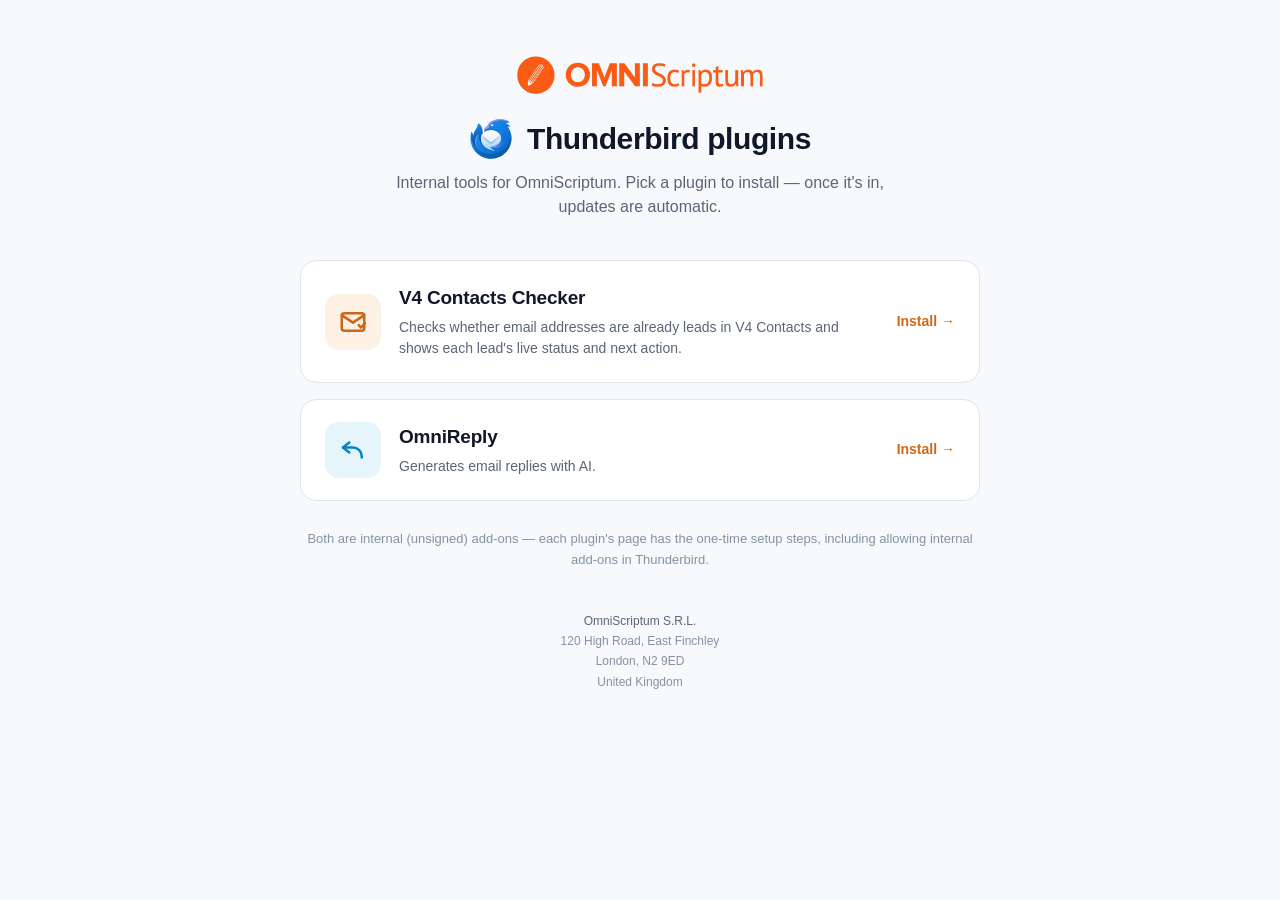
==== index.html @ dea4da93 "Hub: add Thunderbird favicon (root favicon.ico + svg/png links)" ====
<!doctype html>
<html lang="en">
<head>
  <meta charset="utf-8">
  <meta name="viewport" content="width=device-width, initial-scale=1">
  <title>Thunderbird plugins — OmniScriptum</title>
  <link rel="icon" type="image/svg+xml" href="thunderbird-logo.svg">
  <link rel="icon" type="image/png" sizes="32x32" href="favicon-32.png">
  <link rel="icon" href="favicon.ico" sizes="any">
  <style>
    :root {
      --ink-900:#0f1729; --ink-700:#2b3547; --ink-500:#5a6578; --ink-400:#8592a6;
      --ink-200:#dfe4ec; --ink-100:#eef1f6; --ink-50:#f7f9fc; --surface:#fff;
      --brand-500:#e7741b; --brand-600:#cf6516; --brand-100:#fdf1e6;
      --blue-500:#0ea5e9; --blue-100:#e6f4fc;
    }
    * { box-sizing:border-box; }
    body {
      margin:0; font-family:-apple-system,BlinkMacSystemFont,"Segoe UI",Inter,sans-serif;
      color:var(--ink-900); background:var(--ink-50); line-height:1.55;
      -webkit-font-smoothing:antialiased;
    }
    .wrap { max-width:720px; margin:0 auto; padding:56px 20px 64px; }
    header { text-align:center; margin-bottom:40px; }
    .brand { display:block; height:38px; width:auto; margin:0 auto 22px; }
    .title-lockup { display:flex; align-items:center; justify-content:center; gap:14px; margin-bottom:8px; }
    .tb-logo { width:44px; height:44px; flex:0 0 auto; }
    .title-lockup h1 { margin:0; }
    h1 { font-size:30px; margin:0 0 8px; letter-spacing:-0.4px; }
    .sub { color:var(--ink-500); font-size:16px; margin:0 auto; max-width:520px; }

    .card {
      display:flex; align-items:center; gap:18px; text-decoration:none; color:inherit;
      background:var(--surface); border:1px solid var(--ink-200); border-radius:16px;
      padding:22px 24px; margin-bottom:16px; transition:border-color .15s, transform .05s;
    }
    .card:hover { border-color:var(--ink-400); }
    .card:active { transform:scale(.995); }
    .tile {
      flex:0 0 auto; width:56px; height:56px; border-radius:14px;
      display:flex; align-items:center; justify-content:center;
    }
    .tile svg { width:30px; height:30px; }
    .tile.v4 { background:var(--brand-100); }
    .tile.or { background:var(--blue-100); }
    .card-text { flex:1; min-width:0; }
    .card-text h2 { margin:0; font-size:19px; letter-spacing:-0.2px; }
    .card-text p { margin:4px 0 0; color:var(--ink-500); font-size:14px; }
    .go {
      flex:0 0 auto; display:inline-flex; align-items:center; gap:6px;
      color:var(--brand-600); font-weight:600; font-size:14px; white-space:nowrap;
    }
    .note {
      margin-top:28px; font-size:13px; color:var(--ink-400); text-align:center; line-height:1.6;
    }
    footer { margin-top:40px; text-align:center; color:var(--ink-400); font-size:12px; line-height:1.7; }
    footer .org { color:var(--ink-500); font-weight:500; }
  </style>
</head>
<body>
  <div class="wrap">
    <header>
      <img class="brand" src="omniscriptum-logo.png" alt="OmniScriptum">
      <div class="title-lockup">
        <img class="tb-logo" src="thunderbird-logo.svg" alt="Thunderbird">
        <h1>Thunderbird plugins</h1>
      </div>
      <p class="sub">Internal tools for OmniScriptum.
        Pick a plugin to install — once it's in, updates are automatic.</p>
    </header>

    <a class="card" href="v4-contacts/">
      <span class="tile v4" aria-hidden="true">
        <svg viewBox="0 0 24 24" fill="none" stroke="#cf6516" stroke-width="2"
             stroke-linecap="round" stroke-linejoin="round">
          <path d="M3 6.5l9 6 9-6"/><rect x="3" y="5" width="18" height="14" rx="2"/>
          <path d="M16.5 14.5l2 2 3-3.5"/>
        </svg>
      </span>
      <span class="card-text">
        <h2>V4 Contacts Checker</h2>
        <p>Checks whether email addresses are already leads in V4 Contacts and shows each lead's live status and next action.</p>
      </span>
      <span class="go">Install &rarr;</span>
    </a>

    <a class="card" href="omnireply/">
      <span class="tile or" aria-hidden="true">
        <svg viewBox="0 0 24 24" fill="none" stroke="#0284c7" stroke-width="2"
             stroke-linecap="round" stroke-linejoin="round">
          <path d="M9 14l-5-4 5-4"/><path d="M4 10h8a7 7 0 0 1 7 7v1"/>
        </svg>
      </span>
      <span class="card-text">
        <h2>OmniReply</h2>
        <p>Generates email replies with AI.</p>
      </span>
      <span class="go">Install &rarr;</span>
    </a>

    <p class="note">Both are internal (unsigned) add-ons — each plugin's page has the one-time
      setup steps, including allowing internal add-ons in Thunderbird.</p>

    <footer>
      <span class="org">OmniScriptum S.R.L.</span><br>
      120 High Road, East Finchley<br>
      London, N2 9ED<br>
      United Kingdom
    </footer>
  </div>
</body>
</html>
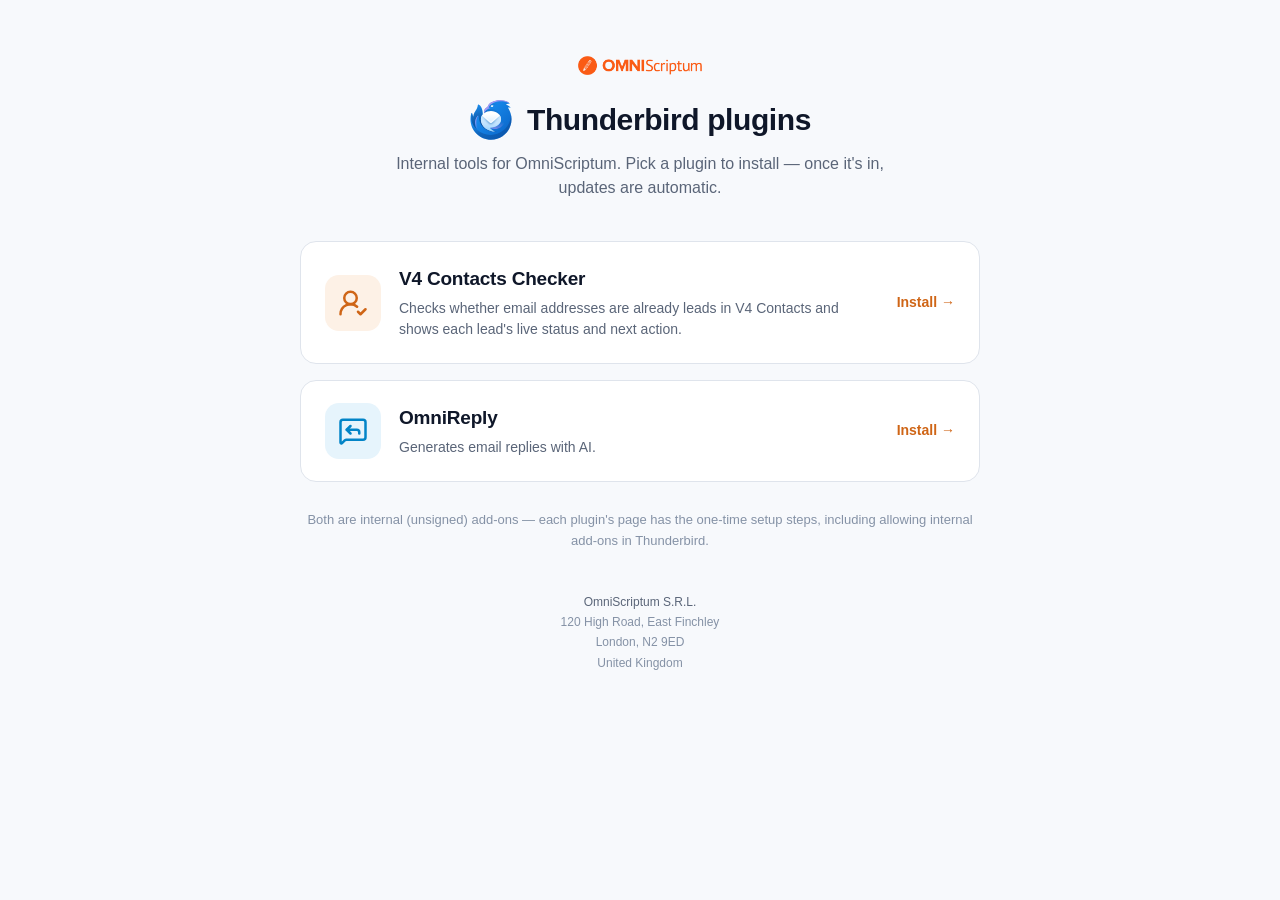
==== commit 929585b6: "Hub: lucide icons for both plugins (user-round-check, message-square-reply) + shrink OmniScriptum lo" ====
--- a/index.html
+++ b/index.html
@@ -22,7 +22,7 @@
     }
     .wrap { max-width:720px; margin:0 auto; padding:56px 20px 64px; }
     header { text-align:center; margin-bottom:40px; }
-    .brand { display:block; height:38px; width:auto; margin:0 auto 22px; }
+    .brand { display:block; height:19px; width:auto; margin:0 auto 22px; }
     .title-lockup { display:flex; align-items:center; justify-content:center; gap:14px; margin-bottom:8px; }
     .tb-logo { width:44px; height:44px; flex:0 0 auto; }
     .title-lockup h1 { margin:0; }
@@ -73,8 +73,8 @@
       <span class="tile v4" aria-hidden="true">
         <svg viewBox="0 0 24 24" fill="none" stroke="#cf6516" stroke-width="2"
              stroke-linecap="round" stroke-linejoin="round">
-          <path d="M3 6.5l9 6 9-6"/><rect x="3" y="5" width="18" height="14" rx="2"/>
-          <path d="M16.5 14.5l2 2 3-3.5"/>
+          <path d="M2 21a8 8 0 0 1 13.292-6"/><circle cx="10" cy="8" r="5"/>
+          <path d="m16 19 2 2 4-4"/>
         </svg>
       </span>
       <span class="card-text">
@@ -88,7 +88,8 @@
       <span class="tile or" aria-hidden="true">
         <svg viewBox="0 0 24 24" fill="none" stroke="#0284c7" stroke-width="2"
              stroke-linecap="round" stroke-linejoin="round">
-          <path d="M9 14l-5-4 5-4"/><path d="M4 10h8a7 7 0 0 1 7 7v1"/>
+          <path d="M22 17a2 2 0 0 1-2 2H6.828a2 2 0 0 0-1.414.586l-2.202 2.202A.71.71 0 0 1 2 21.286V5a2 2 0 0 1 2-2h16a2 2 0 0 1 2 2z"/>
+          <path d="m10 8-3 3 3 3"/><path d="M17 14v-1a2 2 0 0 0-2-2H7"/>
         </svg>
       </span>
       <span class="card-text">
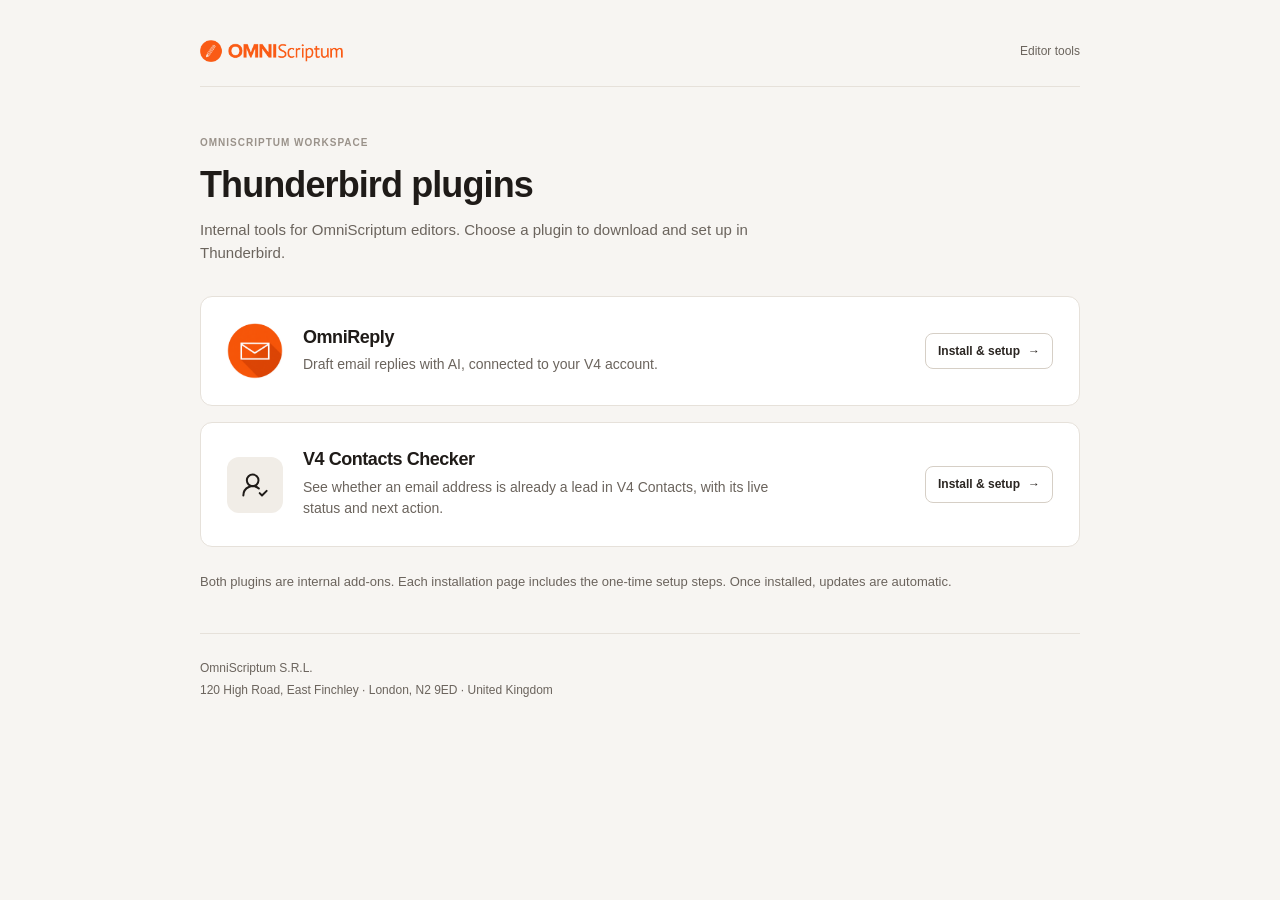
==== commit a9d7c062: "Apply Ink and apricot styling to the editor plugin hub" ====
--- a/index.html
+++ b/index.html
@@ -7,107 +7,46 @@
   <link rel="icon" type="image/svg+xml" href="thunderbird-logo.svg">
   <link rel="icon" type="image/png" sizes="32x32" href="favicon-32.png">
   <link rel="icon" href="favicon.ico" sizes="any">
-  <style>
-    :root {
-      --ink-900:#0f1729; --ink-700:#2b3547; --ink-500:#5a6578; --ink-400:#8592a6;
-      --ink-200:#dfe4ec; --ink-100:#eef1f6; --ink-50:#f7f9fc; --surface:#fff;
-      --brand-500:#e7741b; --brand-600:#cf6516; --brand-100:#fdf1e6;
-      --blue-500:#0ea5e9; --blue-100:#e6f4fc;
-    }
-    * { box-sizing:border-box; }
-    body {
-      margin:0; font-family:-apple-system,BlinkMacSystemFont,"Segoe UI",Inter,sans-serif;
-      color:var(--ink-900); background:var(--ink-50); line-height:1.55;
-      -webkit-font-smoothing:antialiased;
-    }
-    .wrap { max-width:720px; margin:0 auto; padding:56px 20px 64px; }
-    header { text-align:center; margin-bottom:40px; }
-    .brand { display:block; height:19px; width:auto; margin:0 auto 22px; }
-    .title-lockup { display:flex; align-items:center; justify-content:center; gap:14px; margin-bottom:8px; }
-    .tb-logo { width:44px; height:44px; flex:0 0 auto; }
-    .title-lockup h1 { margin:0; }
-    h1 { font-size:30px; margin:0 0 8px; letter-spacing:-0.4px; }
-    .sub { color:var(--ink-500); font-size:16px; margin:0 auto; max-width:520px; }
-
-    .card {
-      display:flex; align-items:center; gap:18px; text-decoration:none; color:inherit;
-      background:var(--surface); border:1px solid var(--ink-200); border-radius:16px;
-      padding:22px 24px; margin-bottom:16px; transition:border-color .15s, transform .05s;
-    }
-    .card:hover { border-color:var(--ink-400); }
-    .card:active { transform:scale(.995); }
-    .tile {
-      flex:0 0 auto; width:56px; height:56px; border-radius:14px;
-      display:flex; align-items:center; justify-content:center;
-    }
-    .tile svg { width:30px; height:30px; }
-    .tile.v4 { background:var(--brand-100); }
-    .tile.or { background:var(--blue-100); }
-    .card-text { flex:1; min-width:0; }
-    .card-text h2 { margin:0; font-size:19px; letter-spacing:-0.2px; }
-    .card-text p { margin:4px 0 0; color:var(--ink-500); font-size:14px; }
-    .go {
-      flex:0 0 auto; display:inline-flex; align-items:center; gap:6px;
-      color:var(--brand-600); font-weight:600; font-size:14px; white-space:nowrap;
-    }
-    .note {
-      margin-top:28px; font-size:13px; color:var(--ink-400); text-align:center; line-height:1.6;
-    }
-    footer { margin-top:40px; text-align:center; color:var(--ink-400); font-size:12px; line-height:1.7; }
-    footer .org { color:var(--ink-500); font-weight:500; }
-  </style>
+  <link rel="stylesheet" href="assets/hub-theme.6a2f766d2d0b.css">
 </head>
-<body>
-  <div class="wrap">
-    <header>
-      <img class="brand" src="omniscriptum-logo.png" alt="OmniScriptum">
-      <div class="title-lockup">
-        <img class="tb-logo" src="thunderbird-logo.svg" alt="Thunderbird">
-        <h1>Thunderbird plugins</h1>
-      </div>
-      <p class="sub">Internal tools for OmniScriptum.
-        Pick a plugin to install — once it's in, updates are automatic.</p>
+<body class="hub-page">
+  <main class="wrap">
+    <header class="hub-brand">
+      <img src="omniscriptum-logo.png" alt="OmniScriptum">
+      <span>Editor tools</span>
     </header>
-
-    <a class="card" href="v4-contacts/">
-      <span class="tile v4" aria-hidden="true">
-        <svg viewBox="0 0 24 24" fill="none" stroke="#cf6516" stroke-width="2"
-             stroke-linecap="round" stroke-linejoin="round">
-          <path d="M2 21a8 8 0 0 1 13.292-6"/><circle cx="10" cy="8" r="5"/>
-          <path d="m16 19 2 2 4-4"/>
-        </svg>
-      </span>
-      <span class="card-text">
-        <h2>V4 Contacts Checker</h2>
-        <p>Checks whether email addresses are already leads in V4 Contacts and shows each lead's live status and next action.</p>
-      </span>
-      <span class="go">Install &rarr;</span>
-    </a>
-
-    <a class="card" href="omnireply/">
-      <span class="tile or" aria-hidden="true">
-        <svg viewBox="0 0 24 24" fill="none" stroke="#0284c7" stroke-width="2"
-             stroke-linecap="round" stroke-linejoin="round">
-          <path d="M22 17a2 2 0 0 1-2 2H6.828a2 2 0 0 0-1.414.586l-2.202 2.202A.71.71 0 0 1 2 21.286V5a2 2 0 0 1 2-2h16a2 2 0 0 1 2 2z"/>
-          <path d="m10 8-3 3 3 3"/><path d="M17 14v-1a2 2 0 0 0-2-2H7"/>
-        </svg>
-      </span>
-      <span class="card-text">
-        <h2>OmniReply</h2>
-        <p>Generates email replies with AI.</p>
-      </span>
-      <span class="go">Install &rarr;</span>
-    </a>
-
-    <p class="note">Both are internal (unsigned) add-ons — each plugin's page has the one-time
-      setup steps, including allowing internal add-ons in Thunderbird.</p>
-
-    <footer>
-      <span class="org">OmniScriptum S.R.L.</span><br>
-      120 High Road, East Finchley<br>
-      London, N2 9ED<br>
-      United Kingdom
+    <section class="hub-heading" aria-labelledby="hub-title">
+      <p class="eyebrow">OmniScriptum workspace</p>
+      <h1 id="hub-title">Thunderbird plugins</h1>
+      <p class="sub">Internal tools for OmniScriptum editors. Choose a plugin to download and set up in Thunderbird.</p>
+    </section>
+    <nav class="plugin-list" aria-label="Available plugins">
+      <a class="plugin-card" href="install-omnireply/">
+        <span class="plugin-icon omnireply" aria-hidden="true"><img src="assets/omnireply-logo.b0ebcc141f29.png" alt="" width="56" height="56"></span>
+        <div>
+          <h2>OmniReply</h2>
+          <p>Draft email replies with AI, connected to your V4 account.</p>
+        </div>
+        <span class="install-link">Install &amp; setup <span aria-hidden="true">→</span></span>
+      </a>
+      <a class="plugin-card" href="v4-contacts/">
+        <span class="plugin-icon" aria-hidden="true">
+          <svg viewBox="0 0 24 24" fill="none" stroke="currentColor" stroke-width="1.7" stroke-linecap="round" stroke-linejoin="round">
+            <path d="M2 21a8 8 0 0 1 13.292-6"/><circle cx="10" cy="8" r="5"/><path d="m16 19 2 2 4-4"/>
+          </svg>
+        </span>
+        <div>
+          <h2>V4 Contacts Checker</h2>
+          <p>See whether an email address is already a lead in V4 Contacts, with its live status and next action.</p>
+        </div>
+        <span class="install-link">Install &amp; setup <span aria-hidden="true">→</span></span>
+      </a>
+    </nav>
+    <p class="hub-note">Both plugins are internal add-ons. Each installation page includes the one-time setup steps. Once installed, updates are automatic.</p>
+    <footer class="hub-footer">
+      <strong>OmniScriptum S.R.L.</strong><br>
+      120 High Road, East Finchley · London, N2 9ED · United Kingdom
     </footer>
-  </div>
+  </main>
 </body>
 </html>
--- a/assets/hub-theme.6a2f766d2d0b.css
+++ b/assets/hub-theme.6a2f766d2d0b.css
@@ -0,0 +1,157 @@
+/* Ink and apricot — shared by the editor hub and installation pages. */
+:root {
+  color-scheme: light;
+  --brand-orange: #E8622A;
+  --page-bg: #F7F5F2;
+  --surface: #FFFFFF;
+  --surface-muted: #F1EDE7;
+  --surface-tint: #FBF7F2;
+  --border: #E6E1DA;
+  --border-strong: #D6CFC6;
+  --border-accent: #F0C9AE;
+  --text-primary: #1F1B18;
+  --text-secondary: #6B645D;
+  --text-muted: #9A928A;
+  --text-accent: #9A4A22;
+  --primary: #2B2622;
+  --primary-hover: #3D3631;
+  --primary-active: #1F1B18;
+  --on-primary: #FFFFFF;
+  --secondary-bg: #FFFFFF;
+  --secondary-border: #D6CFC6;
+  --secondary-text: #2B2622;
+  --secondary-hover-bg: #F7F5F2;
+  --selected-bg: #FBEFE6;
+  --selected-border: #F0C9AE;
+  --selected-text: #9A4A22;
+  --success-bg: #E8F3EC;
+  --success-text: #2E7D57;
+  --warning-bg: #FBF3E6;
+  --warning-text: #8F5719;
+  --danger-bg: #FCEBEB;
+  --danger-text: #A32D2D;
+  --focus-ring: 0 0 0 2px #FFFFFF, 0 0 0 4px #9A4A22;
+  --radius-control: 8px;
+  --radius-card: 12px;
+
+
+  --background: var(--page-bg);
+  --panel: var(--surface);
+  --panel-soft: var(--surface-tint);
+  --text: var(--text-primary);
+  --muted: var(--text-secondary);
+  --accent: var(--text-accent);
+  --accent-hover: var(--text-accent);
+  --accent-soft: var(--surface-muted);
+  --warning: var(--warning-text);
+  --warning-soft: var(--warning-bg);
+  --success: var(--success-text);
+  --success-soft: var(--success-bg);
+  --shadow: 0 2px 6px #1F1B1806;
+}
+* { box-sizing: border-box; }
+body {
+  margin: 0;
+  min-height: 100vh;
+  background: var(--page-bg);
+  color: var(--text-primary);
+  font-family: -apple-system, BlinkMacSystemFont, "Segoe UI", Arial, sans-serif;
+  line-height: 1.55;
+  -webkit-font-smoothing: antialiased;
+}
+h1, h2, h3 { color: var(--text-primary); line-height: 1.2; letter-spacing: -.025em; }
+a { color: var(--text-accent); text-decoration: none; }
+a:hover { text-decoration: underline; text-underline-offset: 3px; }
+a:focus-visible, button:focus-visible, summary:focus-visible {
+  outline: 2px solid transparent;
+  outline-offset: 2px;
+  box-shadow: var(--focus-ring);
+}
+input[type="checkbox"], input[type="radio"] { accent-color: var(--primary); }
+.wrap { width: min(880px, 100% - 48px); margin: 0 auto; padding: 40px 0 48px; }
+.hub-brand { display: flex; align-items: center; justify-content: space-between; gap: 20px; padding-bottom: 24px; border-bottom: 1px solid var(--border); }
+.hub-brand img { display: block; width: auto; height: 22px; max-width: 65%; object-fit: contain; }
+.hub-brand span { color: var(--text-secondary); font-size: 12px; }
+.hub-heading { padding: 48px 0 32px; }
+.eyebrow { color: var(--text-muted); font-size: 10px; font-weight: 600; letter-spacing: .1em; text-transform: uppercase; margin: 0 0 12px; }
+.hub-heading h1 { font-size: clamp(28px, 4vw, 36px); font-weight: 600; margin: 0 0 12px; }
+.hub-heading .sub { max-width: 560px; margin: 0; color: var(--text-secondary); font-size: 15px; }
+.plugin-list { display: grid; gap: 16px; }
+.plugin-card { display: grid; grid-template-columns: 56px minmax(0,1fr) auto; align-items: center; gap: 20px; padding: 26px; background: var(--surface); color: var(--text-primary); border: 1px solid var(--border); border-radius: var(--radius-card); transition: border-color .15s ease; }
+.plugin-card:hover { text-decoration: none; border-color: var(--border-strong); }
+.plugin-icon { display: grid; place-items: center; width: 56px; height: 56px; border-radius: var(--radius-card); background: var(--surface-muted); color: var(--text-primary); }
+.plugin-icon svg { width: 28px; height: 28px; }
+.plugin-icon.omnireply { background: transparent; }
+.plugin-icon img { width: 56px; height: 56px; object-fit: contain; border-radius: 50%; }
+.plugin-card h2 { margin: 0 0 6px; font-size: 18px; font-weight: 600; }
+.plugin-card p { margin: 0; max-width: 490px; color: var(--text-secondary); font-size: 14px; }
+.install-link { justify-self: end; display: inline-flex; align-items: center; justify-content: center; gap: 8px; min-height: 36px; padding: 8px 12px; border: 1px solid var(--secondary-border); border-radius: var(--radius-control); color: var(--secondary-text); background: var(--secondary-bg); font-size: 12px; font-weight: 600; white-space: nowrap; }
+.plugin-card:hover .install-link { background: var(--secondary-hover-bg); }
+.hub-note { margin: 24px 0 0; font-size: 13px; line-height: 1.7; color: var(--text-secondary); }
+.hub-footer { border-top: 1px solid var(--border); padding-top: 24px; margin-top: 40px; color: var(--text-secondary); font-size: 12px; line-height: 1.8; }
+.hub-footer strong { font-weight: 500; }
+
+/* Installation guides keep their existing instructions and download behavior. */
+.install-page .wrap { max-width: 720px; }
+.back-link { display: inline-flex; align-items: center; gap: 6px; min-height: 36px; padding: 8px 12px; margin-bottom: 32px; background: var(--secondary-bg); border: 1px solid var(--secondary-border); border-radius: var(--radius-control); color: var(--text-secondary); font-size: 12px; font-weight: 500; }
+.back-link:hover { text-decoration: none; background: var(--secondary-hover-bg); color: var(--text-primary); }
+.install-page .hero { text-align: center; }
+.install-page .logo-tile { display: inline-grid; place-items: center; width: 72px; height: 72px; border-radius: var(--radius-card); background: var(--surface-muted); color: var(--text-primary); }
+.install-page .logo-tile svg { width: 36px; height: 36px; }
+.install-page .logo-tile.omnireply { background: transparent; }
+.install-page .logo-tile img { width: 72px; height: 72px; object-fit: contain; border-radius: 50%; }
+.install-page h1 { font-size: 30px; font-weight: 600; margin: 20px 0 10px; }
+.tagline { color: var(--text-secondary); font-size: 15px; margin: 0 auto 24px; max-width: 550px; }
+.dl-btn, .legacy-install .button:not(.secondary) { display: inline-flex; align-items: center; justify-content: center; gap: 10px; min-height: 44px; padding: 12px 22px; background: var(--primary); color: var(--on-primary); border: 1px solid var(--primary); border-radius: var(--radius-control); font-size: 14px; font-weight: 600; transition: background .15s ease; }
+.dl-btn:hover, .legacy-install .button:not(.secondary):hover { background: var(--primary-hover); border-color: var(--primary-hover); color: var(--on-primary); text-decoration: none; }
+.dl-btn:active, .legacy-install .button:not(.secondary):active { background: var(--primary-active); border-color: var(--primary-active); }
+.ver { margin-top: 14px; font-size: 12px; color: var(--text-secondary); }
+.save-note { margin-top: 6px; font-size: 12px; color: var(--text-secondary); }
+.section-title { font-size: 11px; font-weight: 600; letter-spacing: .08em; text-transform: uppercase; color: var(--text-muted); margin: 42px 0 16px; }
+.install-page .step { background: var(--surface); border: 1px solid var(--border); border-radius: var(--radius-card); padding: 22px; margin-bottom: 16px; }
+.step-head { display: flex; align-items: baseline; gap: 12px; }
+.step-num, .legacy-install .step-number { flex: 0 0 auto; width: 28px; height: 28px; border-radius: var(--radius-control); background: var(--surface-muted); color: var(--text-primary); font-weight: 600; font-size: 13px; display: inline-flex; align-items: center; justify-content: center; align-self: flex-start; }
+.install-page .step h3 { margin: 0; font-size: 16px; font-weight: 600; }
+.install-page .step p { margin: 8px 0 0; color: var(--text-primary); font-size: 14px; }
+.install-page .step p.sub { color: var(--text-secondary); font-size: 13px; }
+.install-page .step-body { padding-left: 40px; }
+.install-page .step ol, .install-page .step ul { margin: 10px 0 0; padding-left: 20px; color: var(--text-primary); font-size: 14px; }
+.install-page .step li { margin: 6px 0; }
+.step code, .step kbd { background: var(--surface-muted); border-radius: 4px; padding: 2px 6px; font-size: .9em; font-family: ui-monospace, SFMono-Regular, Menlo, monospace; color: var(--text-primary); overflow-wrap: anywhere; }
+.callout { margin-top: 12px; font-size: 13px; color: var(--text-accent); background: var(--surface-tint); border: 1px solid var(--border); border-radius: var(--radius-control); padding: 10px 12px; }
+.shots { margin-top: 16px; display: flex; flex-direction: column; gap: 16px; }
+figure.shot { margin: 0; }
+.shot-img { width: auto; max-width: 100%; height: auto; border-radius: var(--radius-card); border: 1px solid var(--border); display: block; }
+figure.shot figcaption { margin-top: 8px; font-size: 12px; color: var(--text-secondary); }
+.shot-ph { display: none; }
+.shot.missing .shot-img { display: none; }
+.shot.missing .shot-ph { display: flex; align-items: center; justify-content: center; min-height: 110px; border: 1px dashed var(--border-strong); border-radius: var(--radius-card); color: var(--text-primary); font-size: 13px; background: var(--surface-tint); text-align: center; padding: 16px; }
+.auto { margin-top: 28px; background: var(--success-bg); border: 1px solid var(--border); border-radius: var(--radius-card); padding: 18px 20px; color: var(--success-text); font-size: 14px; }
+.auto strong { color: var(--success-text); }
+.install-page footer { margin-top: 36px; text-align: center; color: var(--text-secondary); font-size: 12px; }
+footer a, .footer a { color: var(--text-secondary); }
+.legacy-install .card, .legacy-install .hero-main, .legacy-install .quick-card, .legacy-install .note, .legacy-install .step, .legacy-install .screenshot { border-radius: var(--radius-card); border-color: var(--border); }
+.legacy-install .caption { color: var(--text-primary); }
+.legacy-install .button.secondary { background: var(--secondary-bg); border: 1px solid var(--secondary-border); color: var(--secondary-text); font-weight: 500; }
+.legacy-install .button.secondary:hover { background: var(--secondary-hover-bg); text-decoration: none; }
+.legacy-install .eyebrow { color: var(--text-muted); }
+@media (max-width: 600px) {
+  .wrap { width: calc(100% - 32px); padding-top: 24px; }
+  .hub-brand { gap: 12px; padding-bottom: 20px; }
+  .hub-brand img { height: 18px; }
+  .hub-brand span { font-size: 11px; }
+  .hub-heading { padding: 32px 0 24px; }
+  .plugin-card { grid-template-columns: 48px minmax(0,1fr); gap: 16px; padding: 20px; }
+  .plugin-icon, .plugin-icon img { width: 48px; height: 48px; }
+  .install-link { grid-column: 2; justify-self: start; }
+  .plugin-card h2 { font-size: 17px; }
+  .plugin-card p { font-size: 13px; }
+  .install-page .step { padding: 18px; }
+  .install-page .step-body { padding-left: 0; }
+  .install-page h1 { font-size: 28px; }
+  .legacy-install .brand-header { flex-wrap: wrap; }
+}
+@media (prefers-reduced-motion: reduce) {
+  html { scroll-behavior: auto; }
+  *, *::before, *::after { transition: none !important; }
+}
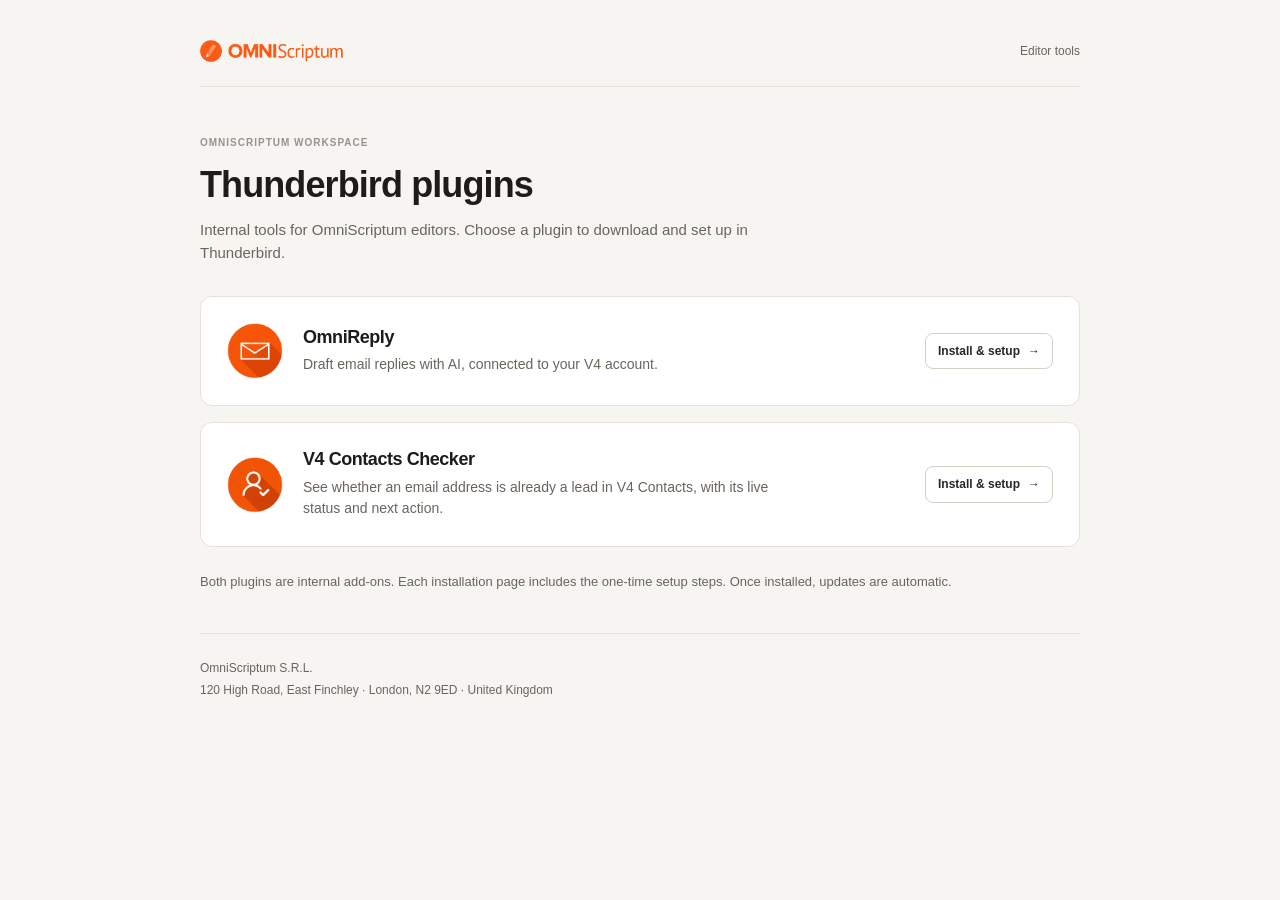
==== commit f7b3d58e: "Use the supplied V4 Contacts Checker logo on the hub" ====
--- a/index.html
+++ b/index.html
@@ -7,7 +7,7 @@
   <link rel="icon" type="image/svg+xml" href="thunderbird-logo.svg">
   <link rel="icon" type="image/png" sizes="32x32" href="favicon-32.png">
   <link rel="icon" href="favicon.ico" sizes="any">
-  <link rel="stylesheet" href="assets/hub-theme.6a2f766d2d0b.css">
+  <link rel="stylesheet" href="assets/hub-theme.1e4e364e6780.css">
 </head>
 <body class="hub-page">
   <main class="wrap">
@@ -30,11 +30,7 @@
         <span class="install-link">Install &amp; setup <span aria-hidden="true">→</span></span>
       </a>
       <a class="plugin-card" href="v4-contacts/">
-        <span class="plugin-icon" aria-hidden="true">
-          <svg viewBox="0 0 24 24" fill="none" stroke="currentColor" stroke-width="1.7" stroke-linecap="round" stroke-linejoin="round">
-            <path d="M2 21a8 8 0 0 1 13.292-6"/><circle cx="10" cy="8" r="5"/><path d="m16 19 2 2 4-4"/>
-          </svg>
-        </span>
+        <span class="plugin-icon v4" aria-hidden="true"><img src="assets/v4-contacts-logo.6d5ec2118c34.png" alt="" width="56" height="56"></span>
         <div>
           <h2>V4 Contacts Checker</h2>
           <p>See whether an email address is already a lead in V4 Contacts, with its live status and next action.</p>
--- a/assets/hub-theme.1e4e364e6780.css
+++ b/assets/hub-theme.1e4e364e6780.css
@@ -0,0 +1,157 @@
+/* Ink and apricot — shared by the editor hub and installation pages. */
+:root {
+  color-scheme: light;
+  --brand-orange: #E8622A;
+  --page-bg: #F7F5F2;
+  --surface: #FFFFFF;
+  --surface-muted: #F1EDE7;
+  --surface-tint: #FBF7F2;
+  --border: #E6E1DA;
+  --border-strong: #D6CFC6;
+  --border-accent: #F0C9AE;
+  --text-primary: #1F1B18;
+  --text-secondary: #6B645D;
+  --text-muted: #9A928A;
+  --text-accent: #9A4A22;
+  --primary: #2B2622;
+  --primary-hover: #3D3631;
+  --primary-active: #1F1B18;
+  --on-primary: #FFFFFF;
+  --secondary-bg: #FFFFFF;
+  --secondary-border: #D6CFC6;
+  --secondary-text: #2B2622;
+  --secondary-hover-bg: #F7F5F2;
+  --selected-bg: #FBEFE6;
+  --selected-border: #F0C9AE;
+  --selected-text: #9A4A22;
+  --success-bg: #E8F3EC;
+  --success-text: #2E7D57;
+  --warning-bg: #FBF3E6;
+  --warning-text: #8F5719;
+  --danger-bg: #FCEBEB;
+  --danger-text: #A32D2D;
+  --focus-ring: 0 0 0 2px #FFFFFF, 0 0 0 4px #9A4A22;
+  --radius-control: 8px;
+  --radius-card: 12px;
+
+
+  --background: var(--page-bg);
+  --panel: var(--surface);
+  --panel-soft: var(--surface-tint);
+  --text: var(--text-primary);
+  --muted: var(--text-secondary);
+  --accent: var(--text-accent);
+  --accent-hover: var(--text-accent);
+  --accent-soft: var(--surface-muted);
+  --warning: var(--warning-text);
+  --warning-soft: var(--warning-bg);
+  --success: var(--success-text);
+  --success-soft: var(--success-bg);
+  --shadow: 0 2px 6px #1F1B1806;
+}
+* { box-sizing: border-box; }
+body {
+  margin: 0;
+  min-height: 100vh;
+  background: var(--page-bg);
+  color: var(--text-primary);
+  font-family: -apple-system, BlinkMacSystemFont, "Segoe UI", Arial, sans-serif;
+  line-height: 1.55;
+  -webkit-font-smoothing: antialiased;
+}
+h1, h2, h3 { color: var(--text-primary); line-height: 1.2; letter-spacing: -.025em; }
+a { color: var(--text-accent); text-decoration: none; }
+a:hover { text-decoration: underline; text-underline-offset: 3px; }
+a:focus-visible, button:focus-visible, summary:focus-visible {
+  outline: 2px solid transparent;
+  outline-offset: 2px;
+  box-shadow: var(--focus-ring);
+}
+input[type="checkbox"], input[type="radio"] { accent-color: var(--primary); }
+.wrap { width: min(880px, 100% - 48px); margin: 0 auto; padding: 40px 0 48px; }
+.hub-brand { display: flex; align-items: center; justify-content: space-between; gap: 20px; padding-bottom: 24px; border-bottom: 1px solid var(--border); }
+.hub-brand img { display: block; width: auto; height: 22px; max-width: 65%; object-fit: contain; }
+.hub-brand span { color: var(--text-secondary); font-size: 12px; }
+.hub-heading { padding: 48px 0 32px; }
+.eyebrow { color: var(--text-muted); font-size: 10px; font-weight: 600; letter-spacing: .1em; text-transform: uppercase; margin: 0 0 12px; }
+.hub-heading h1 { font-size: clamp(28px, 4vw, 36px); font-weight: 600; margin: 0 0 12px; }
+.hub-heading .sub { max-width: 560px; margin: 0; color: var(--text-secondary); font-size: 15px; }
+.plugin-list { display: grid; gap: 16px; }
+.plugin-card { display: grid; grid-template-columns: 56px minmax(0,1fr) auto; align-items: center; gap: 20px; padding: 26px; background: var(--surface); color: var(--text-primary); border: 1px solid var(--border); border-radius: var(--radius-card); transition: border-color .15s ease; }
+.plugin-card:hover { text-decoration: none; border-color: var(--border-strong); }
+.plugin-icon { display: grid; place-items: center; width: 56px; height: 56px; border-radius: var(--radius-card); background: var(--surface-muted); color: var(--text-primary); }
+.plugin-icon svg { width: 28px; height: 28px; }
+.plugin-icon.omnireply, .plugin-icon.v4 { background: transparent; }
+.plugin-icon img { width: 56px; height: 56px; object-fit: contain; border-radius: 50%; }
+.plugin-card h2 { margin: 0 0 6px; font-size: 18px; font-weight: 600; }
+.plugin-card p { margin: 0; max-width: 490px; color: var(--text-secondary); font-size: 14px; }
+.install-link { justify-self: end; display: inline-flex; align-items: center; justify-content: center; gap: 8px; min-height: 36px; padding: 8px 12px; border: 1px solid var(--secondary-border); border-radius: var(--radius-control); color: var(--secondary-text); background: var(--secondary-bg); font-size: 12px; font-weight: 600; white-space: nowrap; }
+.plugin-card:hover .install-link { background: var(--secondary-hover-bg); }
+.hub-note { margin: 24px 0 0; font-size: 13px; line-height: 1.7; color: var(--text-secondary); }
+.hub-footer { border-top: 1px solid var(--border); padding-top: 24px; margin-top: 40px; color: var(--text-secondary); font-size: 12px; line-height: 1.8; }
+.hub-footer strong { font-weight: 500; }
+
+/* Installation guides keep their existing instructions and download behavior. */
+.install-page .wrap { max-width: 720px; }
+.back-link { display: inline-flex; align-items: center; gap: 6px; min-height: 36px; padding: 8px 12px; margin-bottom: 32px; background: var(--secondary-bg); border: 1px solid var(--secondary-border); border-radius: var(--radius-control); color: var(--text-secondary); font-size: 12px; font-weight: 500; }
+.back-link:hover { text-decoration: none; background: var(--secondary-hover-bg); color: var(--text-primary); }
+.install-page .hero { text-align: center; }
+.install-page .logo-tile { display: inline-grid; place-items: center; width: 72px; height: 72px; border-radius: var(--radius-card); background: var(--surface-muted); color: var(--text-primary); }
+.install-page .logo-tile svg { width: 36px; height: 36px; }
+.install-page .logo-tile.omnireply, .install-page .logo-tile.v4 { background: transparent; }
+.install-page .logo-tile img { width: 72px; height: 72px; object-fit: contain; border-radius: 50%; }
+.install-page h1 { font-size: 30px; font-weight: 600; margin: 20px 0 10px; }
+.tagline { color: var(--text-secondary); font-size: 15px; margin: 0 auto 24px; max-width: 550px; }
+.dl-btn, .legacy-install .button:not(.secondary) { display: inline-flex; align-items: center; justify-content: center; gap: 10px; min-height: 44px; padding: 12px 22px; background: var(--primary); color: var(--on-primary); border: 1px solid var(--primary); border-radius: var(--radius-control); font-size: 14px; font-weight: 600; transition: background .15s ease; }
+.dl-btn:hover, .legacy-install .button:not(.secondary):hover { background: var(--primary-hover); border-color: var(--primary-hover); color: var(--on-primary); text-decoration: none; }
+.dl-btn:active, .legacy-install .button:not(.secondary):active { background: var(--primary-active); border-color: var(--primary-active); }
+.ver { margin-top: 14px; font-size: 12px; color: var(--text-secondary); }
+.save-note { margin-top: 6px; font-size: 12px; color: var(--text-secondary); }
+.section-title { font-size: 11px; font-weight: 600; letter-spacing: .08em; text-transform: uppercase; color: var(--text-muted); margin: 42px 0 16px; }
+.install-page .step { background: var(--surface); border: 1px solid var(--border); border-radius: var(--radius-card); padding: 22px; margin-bottom: 16px; }
+.step-head { display: flex; align-items: baseline; gap: 12px; }
+.step-num, .legacy-install .step-number { flex: 0 0 auto; width: 28px; height: 28px; border-radius: var(--radius-control); background: var(--surface-muted); color: var(--text-primary); font-weight: 600; font-size: 13px; display: inline-flex; align-items: center; justify-content: center; align-self: flex-start; }
+.install-page .step h3 { margin: 0; font-size: 16px; font-weight: 600; }
+.install-page .step p { margin: 8px 0 0; color: var(--text-primary); font-size: 14px; }
+.install-page .step p.sub { color: var(--text-secondary); font-size: 13px; }
+.install-page .step-body { padding-left: 40px; }
+.install-page .step ol, .install-page .step ul { margin: 10px 0 0; padding-left: 20px; color: var(--text-primary); font-size: 14px; }
+.install-page .step li { margin: 6px 0; }
+.step code, .step kbd { background: var(--surface-muted); border-radius: 4px; padding: 2px 6px; font-size: .9em; font-family: ui-monospace, SFMono-Regular, Menlo, monospace; color: var(--text-primary); overflow-wrap: anywhere; }
+.callout { margin-top: 12px; font-size: 13px; color: var(--text-accent); background: var(--surface-tint); border: 1px solid var(--border); border-radius: var(--radius-control); padding: 10px 12px; }
+.shots { margin-top: 16px; display: flex; flex-direction: column; gap: 16px; }
+figure.shot { margin: 0; }
+.shot-img { width: auto; max-width: 100%; height: auto; border-radius: var(--radius-card); border: 1px solid var(--border); display: block; }
+figure.shot figcaption { margin-top: 8px; font-size: 12px; color: var(--text-secondary); }
+.shot-ph { display: none; }
+.shot.missing .shot-img { display: none; }
+.shot.missing .shot-ph { display: flex; align-items: center; justify-content: center; min-height: 110px; border: 1px dashed var(--border-strong); border-radius: var(--radius-card); color: var(--text-primary); font-size: 13px; background: var(--surface-tint); text-align: center; padding: 16px; }
+.auto { margin-top: 28px; background: var(--success-bg); border: 1px solid var(--border); border-radius: var(--radius-card); padding: 18px 20px; color: var(--success-text); font-size: 14px; }
+.auto strong { color: var(--success-text); }
+.install-page footer { margin-top: 36px; text-align: center; color: var(--text-secondary); font-size: 12px; }
+footer a, .footer a { color: var(--text-secondary); }
+.legacy-install .card, .legacy-install .hero-main, .legacy-install .quick-card, .legacy-install .note, .legacy-install .step, .legacy-install .screenshot { border-radius: var(--radius-card); border-color: var(--border); }
+.legacy-install .caption { color: var(--text-primary); }
+.legacy-install .button.secondary { background: var(--secondary-bg); border: 1px solid var(--secondary-border); color: var(--secondary-text); font-weight: 500; }
+.legacy-install .button.secondary:hover { background: var(--secondary-hover-bg); text-decoration: none; }
+.legacy-install .eyebrow { color: var(--text-muted); }
+@media (max-width: 600px) {
+  .wrap { width: calc(100% - 32px); padding-top: 24px; }
+  .hub-brand { gap: 12px; padding-bottom: 20px; }
+  .hub-brand img { height: 18px; }
+  .hub-brand span { font-size: 11px; }
+  .hub-heading { padding: 32px 0 24px; }
+  .plugin-card { grid-template-columns: 48px minmax(0,1fr); gap: 16px; padding: 20px; }
+  .plugin-icon, .plugin-icon img { width: 48px; height: 48px; }
+  .install-link { grid-column: 2; justify-self: start; }
+  .plugin-card h2 { font-size: 17px; }
+  .plugin-card p { font-size: 13px; }
+  .install-page .step { padding: 18px; }
+  .install-page .step-body { padding-left: 0; }
+  .install-page h1 { font-size: 28px; }
+  .legacy-install .brand-header { flex-wrap: wrap; }
+}
+@media (prefers-reduced-motion: reduce) {
+  html { scroll-behavior: auto; }
+  *, *::before, *::after { transition: none !important; }
+}
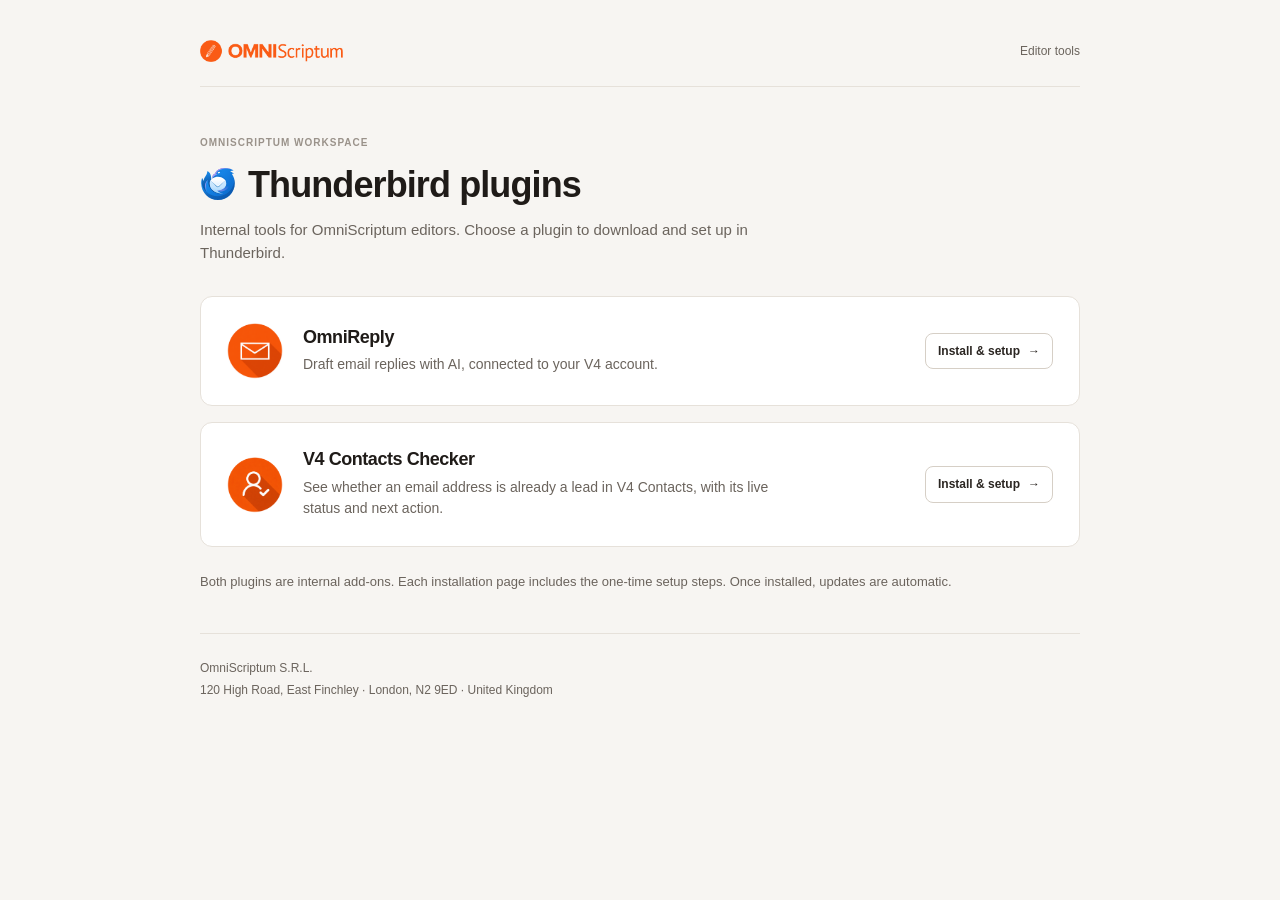
==== commit 643b4f53: "Add Thunderbird logo beside hub heading" ====
--- a/index.html
+++ b/index.html
@@ -7,7 +7,7 @@
   <link rel="icon" type="image/svg+xml" href="thunderbird-logo.svg">
   <link rel="icon" type="image/png" sizes="32x32" href="favicon-32.png">
   <link rel="icon" href="favicon.ico" sizes="any">
-  <link rel="stylesheet" href="assets/hub-theme.1e4e364e6780.css">
+  <link rel="stylesheet" href="assets/hub-theme.4f4ea959fd6c.css">
 </head>
 <body class="hub-page">
   <main class="wrap">
@@ -17,7 +17,10 @@
     </header>
     <section class="hub-heading" aria-labelledby="hub-title">
       <p class="eyebrow">OmniScriptum workspace</p>
-      <h1 id="hub-title">Thunderbird plugins</h1>
+      <div class="hub-title">
+        <img src="assets/thunderbird-logo.d8492d1df24e.svg" alt="" width="36" height="36" aria-hidden="true">
+        <h1 id="hub-title">Thunderbird plugins</h1>
+      </div>
       <p class="sub">Internal tools for OmniScriptum editors. Choose a plugin to download and set up in Thunderbird.</p>
     </section>
     <nav class="plugin-list" aria-label="Available plugins">
--- a/assets/hub-theme.4f4ea959fd6c.css
+++ b/assets/hub-theme.4f4ea959fd6c.css
@@ -0,0 +1,159 @@
+/* Ink and apricot — shared by the editor hub and installation pages. */
+:root {
+  color-scheme: light;
+  --brand-orange: #E8622A;
+  --page-bg: #F7F5F2;
+  --surface: #FFFFFF;
+  --surface-muted: #F1EDE7;
+  --surface-tint: #FBF7F2;
+  --border: #E6E1DA;
+  --border-strong: #D6CFC6;
+  --border-accent: #F0C9AE;
+  --text-primary: #1F1B18;
+  --text-secondary: #6B645D;
+  --text-muted: #9A928A;
+  --text-accent: #9A4A22;
+  --primary: #2B2622;
+  --primary-hover: #3D3631;
+  --primary-active: #1F1B18;
+  --on-primary: #FFFFFF;
+  --secondary-bg: #FFFFFF;
+  --secondary-border: #D6CFC6;
+  --secondary-text: #2B2622;
+  --secondary-hover-bg: #F7F5F2;
+  --selected-bg: #FBEFE6;
+  --selected-border: #F0C9AE;
+  --selected-text: #9A4A22;
+  --success-bg: #E8F3EC;
+  --success-text: #2E7D57;
+  --warning-bg: #FBF3E6;
+  --warning-text: #8F5719;
+  --danger-bg: #FCEBEB;
+  --danger-text: #A32D2D;
+  --focus-ring: 0 0 0 2px #FFFFFF, 0 0 0 4px #9A4A22;
+  --radius-control: 8px;
+  --radius-card: 12px;
+
+
+  --background: var(--page-bg);
+  --panel: var(--surface);
+  --panel-soft: var(--surface-tint);
+  --text: var(--text-primary);
+  --muted: var(--text-secondary);
+  --accent: var(--text-accent);
+  --accent-hover: var(--text-accent);
+  --accent-soft: var(--surface-muted);
+  --warning: var(--warning-text);
+  --warning-soft: var(--warning-bg);
+  --success: var(--success-text);
+  --success-soft: var(--success-bg);
+  --shadow: 0 2px 6px #1F1B1806;
+}
+* { box-sizing: border-box; }
+body {
+  margin: 0;
+  min-height: 100vh;
+  background: var(--page-bg);
+  color: var(--text-primary);
+  font-family: -apple-system, BlinkMacSystemFont, "Segoe UI", Arial, sans-serif;
+  line-height: 1.55;
+  -webkit-font-smoothing: antialiased;
+}
+h1, h2, h3 { color: var(--text-primary); line-height: 1.2; letter-spacing: -.025em; }
+a { color: var(--text-accent); text-decoration: none; }
+a:hover { text-decoration: underline; text-underline-offset: 3px; }
+a:focus-visible, button:focus-visible, summary:focus-visible {
+  outline: 2px solid transparent;
+  outline-offset: 2px;
+  box-shadow: var(--focus-ring);
+}
+input[type="checkbox"], input[type="radio"] { accent-color: var(--primary); }
+.wrap { width: min(880px, 100% - 48px); margin: 0 auto; padding: 40px 0 48px; }
+.hub-brand { display: flex; align-items: center; justify-content: space-between; gap: 20px; padding-bottom: 24px; border-bottom: 1px solid var(--border); }
+.hub-brand img { display: block; width: auto; height: 22px; max-width: 65%; object-fit: contain; }
+.hub-brand span { color: var(--text-secondary); font-size: 12px; }
+.hub-heading { padding: 48px 0 32px; }
+.eyebrow { color: var(--text-muted); font-size: 10px; font-weight: 600; letter-spacing: .1em; text-transform: uppercase; margin: 0 0 12px; }
+.hub-title { display: flex; align-items: center; gap: 12px; margin-bottom: 12px; }
+.hub-title img { display: block; flex: 0 0 36px; width: 36px; height: 36px; object-fit: contain; }
+.hub-heading h1 { font-size: clamp(28px, 4vw, 36px); font-weight: 600; margin: 0; }
+.hub-heading .sub { max-width: 560px; margin: 0; color: var(--text-secondary); font-size: 15px; }
+.plugin-list { display: grid; gap: 16px; }
+.plugin-card { display: grid; grid-template-columns: 56px minmax(0,1fr) auto; align-items: center; gap: 20px; padding: 26px; background: var(--surface); color: var(--text-primary); border: 1px solid var(--border); border-radius: var(--radius-card); transition: border-color .15s ease; }
+.plugin-card:hover { text-decoration: none; border-color: var(--border-strong); }
+.plugin-icon { display: grid; place-items: center; width: 56px; height: 56px; border-radius: var(--radius-card); background: var(--surface-muted); color: var(--text-primary); }
+.plugin-icon svg { width: 28px; height: 28px; }
+.plugin-icon.omnireply, .plugin-icon.v4 { background: transparent; }
+.plugin-icon img { width: 56px; height: 56px; object-fit: contain; border-radius: 50%; }
+.plugin-card h2 { margin: 0 0 6px; font-size: 18px; font-weight: 600; }
+.plugin-card p { margin: 0; max-width: 490px; color: var(--text-secondary); font-size: 14px; }
+.install-link { justify-self: end; display: inline-flex; align-items: center; justify-content: center; gap: 8px; min-height: 36px; padding: 8px 12px; border: 1px solid var(--secondary-border); border-radius: var(--radius-control); color: var(--secondary-text); background: var(--secondary-bg); font-size: 12px; font-weight: 600; white-space: nowrap; }
+.plugin-card:hover .install-link { background: var(--secondary-hover-bg); }
+.hub-note { margin: 24px 0 0; font-size: 13px; line-height: 1.7; color: var(--text-secondary); }
+.hub-footer { border-top: 1px solid var(--border); padding-top: 24px; margin-top: 40px; color: var(--text-secondary); font-size: 12px; line-height: 1.8; }
+.hub-footer strong { font-weight: 500; }
+
+/* Installation guides keep their existing instructions and download behavior. */
+.install-page .wrap { max-width: 720px; }
+.back-link { display: inline-flex; align-items: center; gap: 6px; min-height: 36px; padding: 8px 12px; margin-bottom: 32px; background: var(--secondary-bg); border: 1px solid var(--secondary-border); border-radius: var(--radius-control); color: var(--text-secondary); font-size: 12px; font-weight: 500; }
+.back-link:hover { text-decoration: none; background: var(--secondary-hover-bg); color: var(--text-primary); }
+.install-page .hero { text-align: center; }
+.install-page .logo-tile { display: inline-grid; place-items: center; width: 72px; height: 72px; border-radius: var(--radius-card); background: var(--surface-muted); color: var(--text-primary); }
+.install-page .logo-tile svg { width: 36px; height: 36px; }
+.install-page .logo-tile.omnireply, .install-page .logo-tile.v4 { background: transparent; }
+.install-page .logo-tile img { width: 72px; height: 72px; object-fit: contain; border-radius: 50%; }
+.install-page h1 { font-size: 30px; font-weight: 600; margin: 20px 0 10px; }
+.tagline { color: var(--text-secondary); font-size: 15px; margin: 0 auto 24px; max-width: 550px; }
+.dl-btn, .legacy-install .button:not(.secondary) { display: inline-flex; align-items: center; justify-content: center; gap: 10px; min-height: 44px; padding: 12px 22px; background: var(--primary); color: var(--on-primary); border: 1px solid var(--primary); border-radius: var(--radius-control); font-size: 14px; font-weight: 600; transition: background .15s ease; }
+.dl-btn:hover, .legacy-install .button:not(.secondary):hover { background: var(--primary-hover); border-color: var(--primary-hover); color: var(--on-primary); text-decoration: none; }
+.dl-btn:active, .legacy-install .button:not(.secondary):active { background: var(--primary-active); border-color: var(--primary-active); }
+.ver { margin-top: 14px; font-size: 12px; color: var(--text-secondary); }
+.save-note { margin-top: 6px; font-size: 12px; color: var(--text-secondary); }
+.section-title { font-size: 11px; font-weight: 600; letter-spacing: .08em; text-transform: uppercase; color: var(--text-muted); margin: 42px 0 16px; }
+.install-page .step { background: var(--surface); border: 1px solid var(--border); border-radius: var(--radius-card); padding: 22px; margin-bottom: 16px; }
+.step-head { display: flex; align-items: baseline; gap: 12px; }
+.step-num, .legacy-install .step-number { flex: 0 0 auto; width: 28px; height: 28px; border-radius: var(--radius-control); background: var(--surface-muted); color: var(--text-primary); font-weight: 600; font-size: 13px; display: inline-flex; align-items: center; justify-content: center; align-self: flex-start; }
+.install-page .step h3 { margin: 0; font-size: 16px; font-weight: 600; }
+.install-page .step p { margin: 8px 0 0; color: var(--text-primary); font-size: 14px; }
+.install-page .step p.sub { color: var(--text-secondary); font-size: 13px; }
+.install-page .step-body { padding-left: 40px; }
+.install-page .step ol, .install-page .step ul { margin: 10px 0 0; padding-left: 20px; color: var(--text-primary); font-size: 14px; }
+.install-page .step li { margin: 6px 0; }
+.step code, .step kbd { background: var(--surface-muted); border-radius: 4px; padding: 2px 6px; font-size: .9em; font-family: ui-monospace, SFMono-Regular, Menlo, monospace; color: var(--text-primary); overflow-wrap: anywhere; }
+.callout { margin-top: 12px; font-size: 13px; color: var(--text-accent); background: var(--surface-tint); border: 1px solid var(--border); border-radius: var(--radius-control); padding: 10px 12px; }
+.shots { margin-top: 16px; display: flex; flex-direction: column; gap: 16px; }
+figure.shot { margin: 0; }
+.shot-img { width: auto; max-width: 100%; height: auto; border-radius: var(--radius-card); border: 1px solid var(--border); display: block; }
+figure.shot figcaption { margin-top: 8px; font-size: 12px; color: var(--text-secondary); }
+.shot-ph { display: none; }
+.shot.missing .shot-img { display: none; }
+.shot.missing .shot-ph { display: flex; align-items: center; justify-content: center; min-height: 110px; border: 1px dashed var(--border-strong); border-radius: var(--radius-card); color: var(--text-primary); font-size: 13px; background: var(--surface-tint); text-align: center; padding: 16px; }
+.auto { margin-top: 28px; background: var(--success-bg); border: 1px solid var(--border); border-radius: var(--radius-card); padding: 18px 20px; color: var(--success-text); font-size: 14px; }
+.auto strong { color: var(--success-text); }
+.install-page footer { margin-top: 36px; text-align: center; color: var(--text-secondary); font-size: 12px; }
+footer a, .footer a { color: var(--text-secondary); }
+.legacy-install .card, .legacy-install .hero-main, .legacy-install .quick-card, .legacy-install .note, .legacy-install .step, .legacy-install .screenshot { border-radius: var(--radius-card); border-color: var(--border); }
+.legacy-install .caption { color: var(--text-primary); }
+.legacy-install .button.secondary { background: var(--secondary-bg); border: 1px solid var(--secondary-border); color: var(--secondary-text); font-weight: 500; }
+.legacy-install .button.secondary:hover { background: var(--secondary-hover-bg); text-decoration: none; }
+.legacy-install .eyebrow { color: var(--text-muted); }
+@media (max-width: 600px) {
+  .wrap { width: calc(100% - 32px); padding-top: 24px; }
+  .hub-brand { gap: 12px; padding-bottom: 20px; }
+  .hub-brand img { height: 18px; }
+  .hub-brand span { font-size: 11px; }
+  .hub-heading { padding: 32px 0 24px; }
+  .plugin-card { grid-template-columns: 48px minmax(0,1fr); gap: 16px; padding: 20px; }
+  .plugin-icon, .plugin-icon img { width: 48px; height: 48px; }
+  .install-link { grid-column: 2; justify-self: start; }
+  .plugin-card h2 { font-size: 17px; }
+  .plugin-card p { font-size: 13px; }
+  .install-page .step { padding: 18px; }
+  .install-page .step-body { padding-left: 0; }
+  .install-page h1 { font-size: 28px; }
+  .legacy-install .brand-header { flex-wrap: wrap; }
+}
+@media (prefers-reduced-motion: reduce) {
+  html { scroll-behavior: auto; }
+  *, *::before, *::after { transition: none !important; }
+}
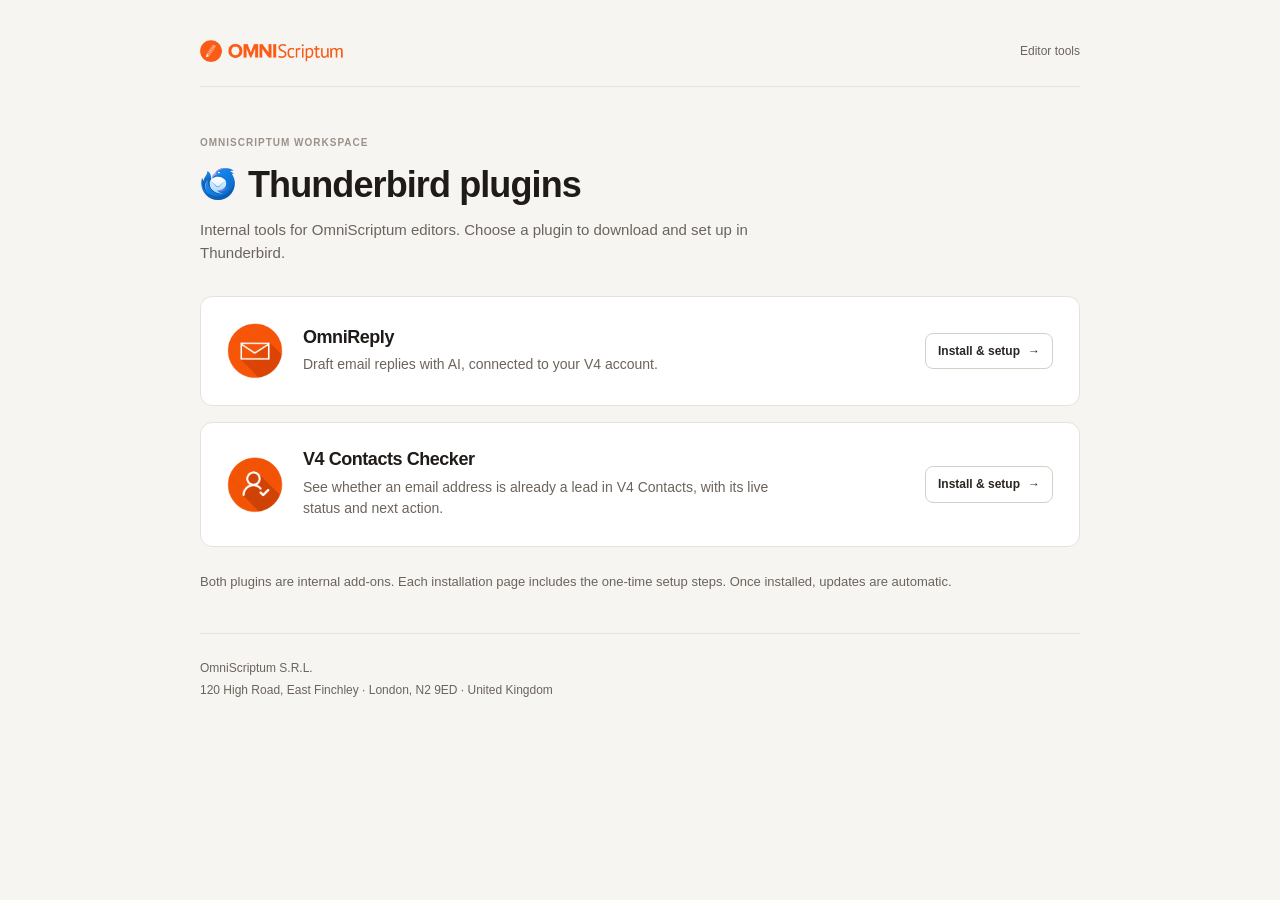
==== commit 75a294bc: "Use full-name OmniReply logo on setup pages and publish 4.0.169" ====
--- a/index.html
+++ b/index.html
@@ -7,7 +7,7 @@
   <link rel="icon" type="image/svg+xml" href="thunderbird-logo.svg">
   <link rel="icon" type="image/png" sizes="32x32" href="favicon-32.png">
   <link rel="icon" href="favicon.ico" sizes="any">
-  <link rel="stylesheet" href="assets/hub-theme.4f4ea959fd6c.css">
+  <link rel="stylesheet" href="assets/hub-theme.375ab64d0233.css">
 </head>
 <body class="hub-page">
   <main class="wrap">
--- a/assets/hub-theme.375ab64d0233.css
+++ b/assets/hub-theme.375ab64d0233.css
@@ -0,0 +1,164 @@
+/* Ink and apricot — shared by the editor hub and installation pages. */
+:root {
+  color-scheme: light;
+  --brand-orange: #E8622A;
+  --page-bg: #F7F5F2;
+  --surface: #FFFFFF;
+  --surface-muted: #F1EDE7;
+  --surface-tint: #FBF7F2;
+  --border: #E6E1DA;
+  --border-strong: #D6CFC6;
+  --border-accent: #F0C9AE;
+  --text-primary: #1F1B18;
+  --text-secondary: #6B645D;
+  --text-muted: #9A928A;
+  --text-accent: #9A4A22;
+  --primary: #2B2622;
+  --primary-hover: #3D3631;
+  --primary-active: #1F1B18;
+  --on-primary: #FFFFFF;
+  --secondary-bg: #FFFFFF;
+  --secondary-border: #D6CFC6;
+  --secondary-text: #2B2622;
+  --secondary-hover-bg: #F7F5F2;
+  --selected-bg: #FBEFE6;
+  --selected-border: #F0C9AE;
+  --selected-text: #9A4A22;
+  --success-bg: #E8F3EC;
+  --success-text: #2E7D57;
+  --warning-bg: #FBF3E6;
+  --warning-text: #8F5719;
+  --danger-bg: #FCEBEB;
+  --danger-text: #A32D2D;
+  --focus-ring: 0 0 0 2px #FFFFFF, 0 0 0 4px #9A4A22;
+  --radius-control: 8px;
+  --radius-card: 12px;
+
+
+  --background: var(--page-bg);
+  --panel: var(--surface);
+  --panel-soft: var(--surface-tint);
+  --text: var(--text-primary);
+  --muted: var(--text-secondary);
+  --accent: var(--text-accent);
+  --accent-hover: var(--text-accent);
+  --accent-soft: var(--surface-muted);
+  --warning: var(--warning-text);
+  --warning-soft: var(--warning-bg);
+  --success: var(--success-text);
+  --success-soft: var(--success-bg);
+  --shadow: 0 2px 6px #1F1B1806;
+}
+* { box-sizing: border-box; }
+body {
+  margin: 0;
+  min-height: 100vh;
+  background: var(--page-bg);
+  color: var(--text-primary);
+  font-family: -apple-system, BlinkMacSystemFont, "Segoe UI", Arial, sans-serif;
+  line-height: 1.55;
+  -webkit-font-smoothing: antialiased;
+}
+h1, h2, h3 { color: var(--text-primary); line-height: 1.2; letter-spacing: -.025em; }
+a { color: var(--text-accent); text-decoration: none; }
+a:hover { text-decoration: underline; text-underline-offset: 3px; }
+a:focus-visible, button:focus-visible, summary:focus-visible {
+  outline: 2px solid transparent;
+  outline-offset: 2px;
+  box-shadow: var(--focus-ring);
+}
+input[type="checkbox"], input[type="radio"] { accent-color: var(--primary); }
+.wrap { width: min(880px, 100% - 48px); margin: 0 auto; padding: 40px 0 48px; }
+.hub-brand { display: flex; align-items: center; justify-content: space-between; gap: 20px; padding-bottom: 24px; border-bottom: 1px solid var(--border); }
+.hub-brand img { display: block; width: auto; height: 22px; max-width: 65%; object-fit: contain; }
+.hub-brand span { color: var(--text-secondary); font-size: 12px; }
+.hub-heading { padding: 48px 0 32px; }
+.eyebrow { color: var(--text-muted); font-size: 10px; font-weight: 600; letter-spacing: .1em; text-transform: uppercase; margin: 0 0 12px; }
+.hub-title { display: flex; align-items: center; gap: 12px; margin-bottom: 12px; }
+.hub-title img { display: block; flex: 0 0 36px; width: 36px; height: 36px; object-fit: contain; }
+.hub-heading h1 { font-size: clamp(28px, 4vw, 36px); font-weight: 600; margin: 0; }
+.hub-heading .sub { max-width: 560px; margin: 0; color: var(--text-secondary); font-size: 15px; }
+.plugin-list { display: grid; gap: 16px; }
+.plugin-card { display: grid; grid-template-columns: 56px minmax(0,1fr) auto; align-items: center; gap: 20px; padding: 26px; background: var(--surface); color: var(--text-primary); border: 1px solid var(--border); border-radius: var(--radius-card); transition: border-color .15s ease; }
+.plugin-card:hover { text-decoration: none; border-color: var(--border-strong); }
+.plugin-icon { display: grid; place-items: center; width: 56px; height: 56px; border-radius: var(--radius-card); background: var(--surface-muted); color: var(--text-primary); }
+.plugin-icon svg { width: 28px; height: 28px; }
+.plugin-icon.omnireply, .plugin-icon.v4 { background: transparent; }
+.plugin-icon img { width: 56px; height: 56px; object-fit: contain; border-radius: 50%; }
+.plugin-card h2 { margin: 0 0 6px; font-size: 18px; font-weight: 600; }
+.plugin-card p { margin: 0; max-width: 490px; color: var(--text-secondary); font-size: 14px; }
+.install-link { justify-self: end; display: inline-flex; align-items: center; justify-content: center; gap: 8px; min-height: 36px; padding: 8px 12px; border: 1px solid var(--secondary-border); border-radius: var(--radius-control); color: var(--secondary-text); background: var(--secondary-bg); font-size: 12px; font-weight: 600; white-space: nowrap; }
+.plugin-card:hover .install-link { background: var(--secondary-hover-bg); }
+.hub-note { margin: 24px 0 0; font-size: 13px; line-height: 1.7; color: var(--text-secondary); }
+.hub-footer { border-top: 1px solid var(--border); padding-top: 24px; margin-top: 40px; color: var(--text-secondary); font-size: 12px; line-height: 1.8; }
+.hub-footer strong { font-weight: 500; }
+
+/* Installation guides keep their existing instructions and download behavior. */
+.install-page .wrap { max-width: 720px; }
+.back-link { display: inline-flex; align-items: center; gap: 6px; min-height: 36px; padding: 8px 12px; margin-bottom: 32px; background: var(--secondary-bg); border: 1px solid var(--secondary-border); border-radius: var(--radius-control); color: var(--text-secondary); font-size: 12px; font-weight: 500; }
+.back-link:hover { text-decoration: none; background: var(--secondary-hover-bg); color: var(--text-primary); }
+.install-page .hero { text-align: center; }
+.install-page .logo-tile { display: inline-grid; place-items: center; width: 72px; height: 72px; border-radius: var(--radius-card); background: var(--surface-muted); color: var(--text-primary); }
+.install-page .logo-tile svg { width: 36px; height: 36px; }
+.install-page .logo-tile.omnireply, .install-page .logo-tile.v4 { background: transparent; }
+.install-page .logo-tile img { width: 72px; height: 72px; object-fit: contain; border-radius: 50%; }
+.install-page h1 { font-size: 30px; font-weight: 600; margin: 20px 0 10px; }
+.tagline { color: var(--text-secondary); font-size: 15px; margin: 0 auto 24px; max-width: 550px; }
+.dl-btn, .legacy-install .button:not(.secondary) { display: inline-flex; align-items: center; justify-content: center; gap: 10px; min-height: 44px; padding: 12px 22px; background: var(--primary); color: var(--on-primary); border: 1px solid var(--primary); border-radius: var(--radius-control); font-size: 14px; font-weight: 600; transition: background .15s ease; }
+.dl-btn:hover, .legacy-install .button:not(.secondary):hover { background: var(--primary-hover); border-color: var(--primary-hover); color: var(--on-primary); text-decoration: none; }
+.dl-btn:active, .legacy-install .button:not(.secondary):active { background: var(--primary-active); border-color: var(--primary-active); }
+.ver { margin-top: 14px; font-size: 12px; color: var(--text-secondary); }
+.save-note { margin-top: 6px; font-size: 12px; color: var(--text-secondary); }
+.section-title { font-size: 11px; font-weight: 600; letter-spacing: .08em; text-transform: uppercase; color: var(--text-muted); margin: 42px 0 16px; }
+.install-page .step { background: var(--surface); border: 1px solid var(--border); border-radius: var(--radius-card); padding: 22px; margin-bottom: 16px; }
+.step-head { display: flex; align-items: baseline; gap: 12px; }
+.step-num, .legacy-install .step-number { flex: 0 0 auto; width: 28px; height: 28px; border-radius: var(--radius-control); background: var(--surface-muted); color: var(--text-primary); font-weight: 600; font-size: 13px; display: inline-flex; align-items: center; justify-content: center; align-self: flex-start; }
+.install-page .step h3 { margin: 0; font-size: 16px; font-weight: 600; }
+.install-page .step p { margin: 8px 0 0; color: var(--text-primary); font-size: 14px; }
+.install-page .step p.sub { color: var(--text-secondary); font-size: 13px; }
+.install-page .step-body { padding-left: 40px; }
+.install-page .step ol, .install-page .step ul { margin: 10px 0 0; padding-left: 20px; color: var(--text-primary); font-size: 14px; }
+.install-page .step li { margin: 6px 0; }
+.step code, .step kbd { background: var(--surface-muted); border-radius: 4px; padding: 2px 6px; font-size: .9em; font-family: ui-monospace, SFMono-Regular, Menlo, monospace; color: var(--text-primary); overflow-wrap: anywhere; }
+.callout { margin-top: 12px; font-size: 13px; color: var(--text-accent); background: var(--surface-tint); border: 1px solid var(--border); border-radius: var(--radius-control); padding: 10px 12px; }
+.shots { margin-top: 16px; display: flex; flex-direction: column; gap: 16px; }
+figure.shot { margin: 0; }
+.shot-img { width: auto; max-width: 100%; height: auto; border-radius: var(--radius-card); border: 1px solid var(--border); display: block; }
+figure.shot figcaption { margin-top: 8px; font-size: 12px; color: var(--text-secondary); }
+.shot-ph { display: none; }
+.shot.missing .shot-img { display: none; }
+.shot.missing .shot-ph { display: flex; align-items: center; justify-content: center; min-height: 110px; border: 1px dashed var(--border-strong); border-radius: var(--radius-card); color: var(--text-primary); font-size: 13px; background: var(--surface-tint); text-align: center; padding: 16px; }
+.auto { margin-top: 28px; background: var(--success-bg); border: 1px solid var(--border); border-radius: var(--radius-card); padding: 18px 20px; color: var(--success-text); font-size: 14px; }
+.auto strong { color: var(--success-text); }
+.install-page footer { margin-top: 36px; text-align: center; color: var(--text-secondary); font-size: 12px; }
+footer a, .footer a { color: var(--text-secondary); }
+.legacy-install .card, .legacy-install .hero-main, .legacy-install .quick-card, .legacy-install .note, .legacy-install .step, .legacy-install .screenshot { border-radius: var(--radius-card); border-color: var(--border); }
+.legacy-install .caption { color: var(--text-primary); }
+.legacy-install .button.secondary { background: var(--secondary-bg); border: 1px solid var(--secondary-border); color: var(--secondary-text); font-weight: 500; }
+.legacy-install .button.secondary:hover { background: var(--secondary-hover-bg); text-decoration: none; }
+.legacy-install .eyebrow { color: var(--text-muted); }
+@media (max-width: 600px) {
+  .wrap { width: calc(100% - 32px); padding-top: 24px; }
+  .hub-brand { gap: 12px; padding-bottom: 20px; }
+  .hub-brand img { height: 18px; }
+  .hub-brand span { font-size: 11px; }
+  .hub-heading { padding: 32px 0 24px; }
+  .plugin-card { grid-template-columns: 48px minmax(0,1fr); gap: 16px; padding: 20px; }
+  .plugin-icon, .plugin-icon img { width: 48px; height: 48px; }
+  .install-link { grid-column: 2; justify-self: start; }
+  .plugin-card h2 { font-size: 17px; }
+  .plugin-card p { font-size: 13px; }
+  .install-page .step { padding: 18px; }
+  .install-page .step-body { padding-left: 0; }
+  .install-page h1 { font-size: 28px; }
+  .legacy-install .brand-header { flex-wrap: wrap; }
+}
+@media (prefers-reduced-motion: reduce) {
+  html { scroll-behavior: auto; }
+  *, *::before, *::after { transition: none !important; }
+}
+
+/* The full-name lockup belongs in spacious product headers. */
+.install-page h1.product-wordmark { margin: 0 auto 24px; width: min(360px, 100%); }
+.product-wordmark img { display: block; width: 100%; height: auto; }
+.legacy-install h1.product-wordmark { width: min(360px, 100%); margin-bottom: 20px; }
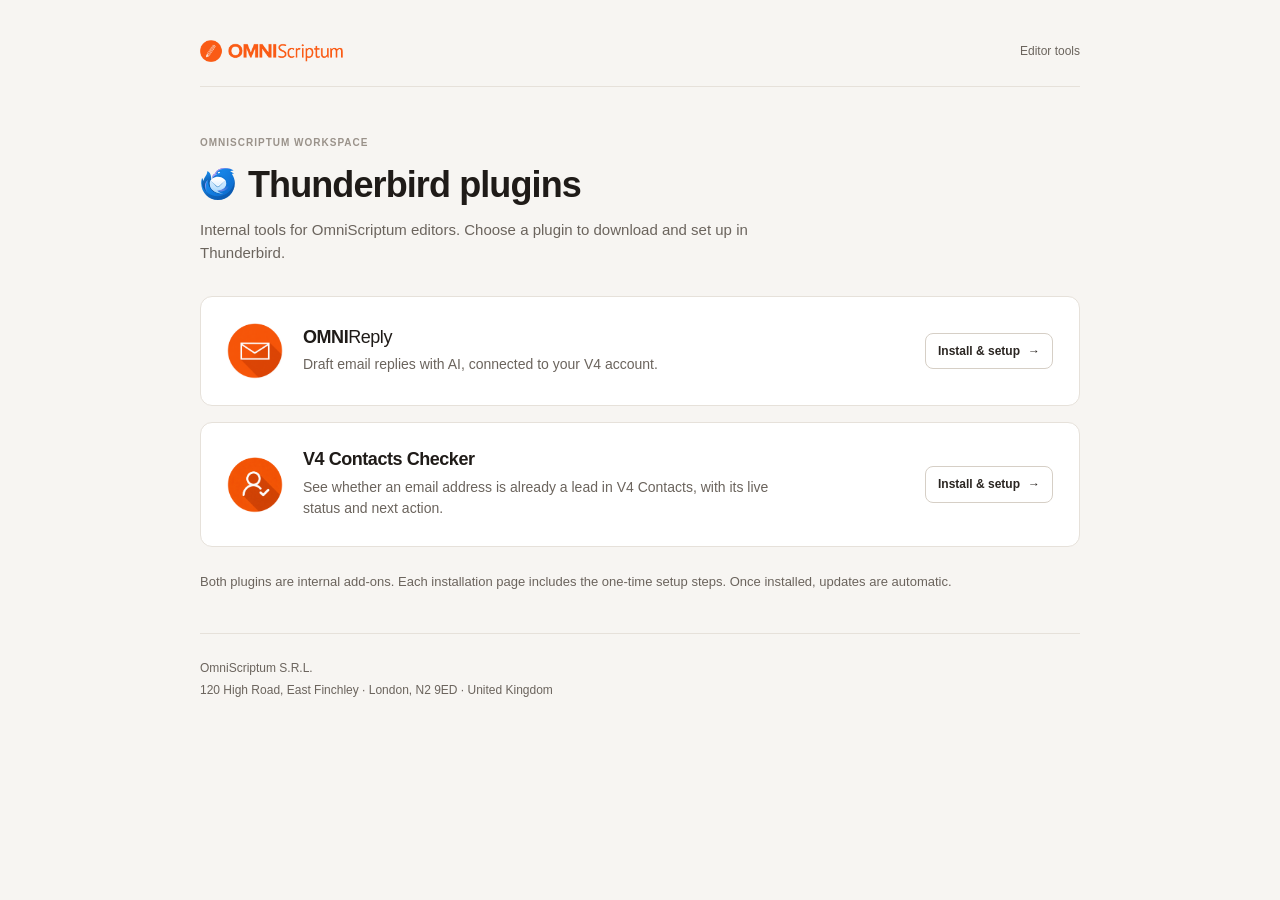
==== commit cfa81ce8: "Correct OMNIReply branding and publish extension 4.0.170" ====
--- a/index.html
+++ b/index.html
@@ -27,7 +27,7 @@
       <a class="plugin-card" href="install-omnireply/">
         <span class="plugin-icon omnireply" aria-hidden="true"><img src="assets/omnireply-logo.b0ebcc141f29.png" alt="" width="56" height="56"></span>
         <div>
-          <h2>OmniReply</h2>
+          <h2><span style="font-weight:400;white-space:nowrap"><b style="font-weight:700">OMNI</b>Reply</span></h2>
           <p>Draft email replies with AI, connected to your V4 account.</p>
         </div>
         <span class="install-link">Install &amp; setup <span aria-hidden="true">→</span></span>
